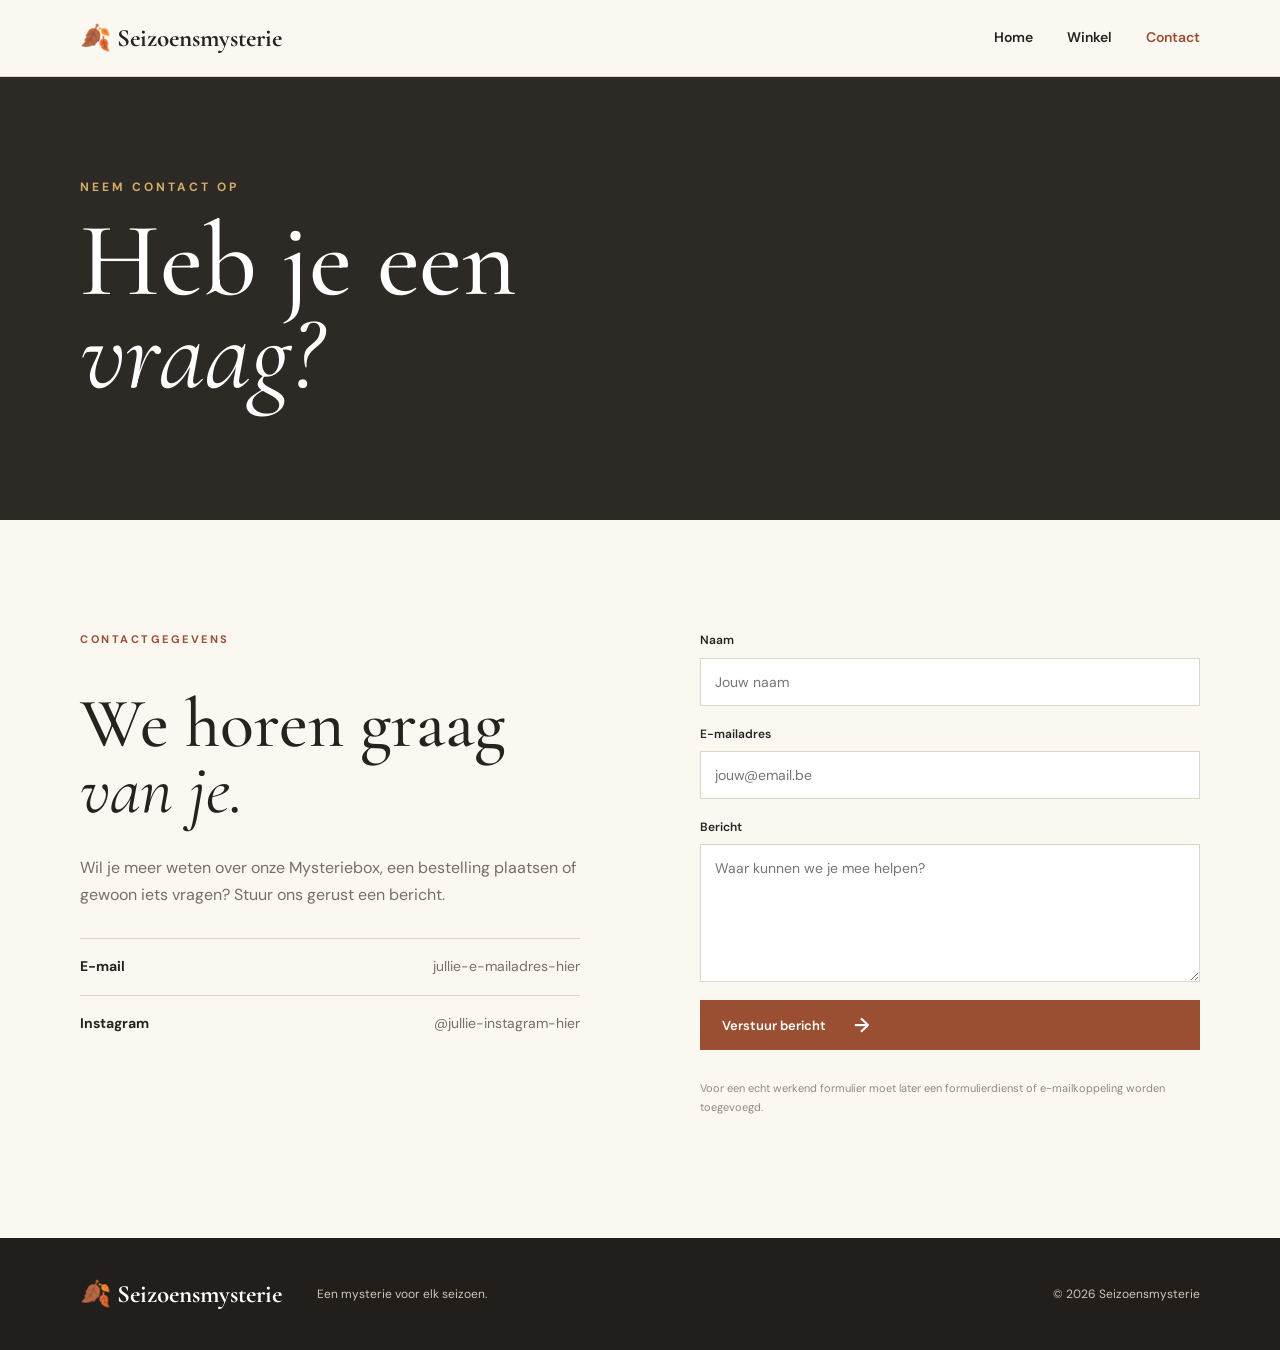
==== contact.html @ a51d19e3 "Add files via upload" ====
<!DOCTYPE html>
<html lang="nl"><head><meta charset="UTF-8"><meta name="viewport" content="width=device-width, initial-scale=1.0"><title>Contact | Seizoensmysterie</title><meta name="description" content="Neem contact op met Seizoensmysterie."><link rel="stylesheet" href="style.css"></head>
<body>
<header class="site-header"><nav class="nav container"><a class="logo" href="index.html"><span>🍂</span> Seizoensmysterie</a><button class="menu-toggle" aria-label="Menu openen">☰</button><div class="nav-links"><a href="index.html">Home</a><a href="winkel.html">Winkel</a><a class="active" href="contact.html">Contact</a></div></nav></header>
<main><section class="page-hero contact-hero"><div class="container"><p class="eyebrow">NEEM CONTACT OP</p><h1>Heb je een<br><em>vraag?</em></h1></div></section>
<section class="contact section container"><div><div class="section-label">Contactgegevens</div><h2>We horen graag<br><em>van je.</em></h2><p>Wil je meer weten over onze Mysteriebox, een bestelling plaatsen of gewoon iets vragen? Stuur ons gerust een bericht.</p><div class="contact-detail"><strong>E-mail</strong><span>jullie-e-mailadres-hier</span></div><div class="contact-detail"><strong>Instagram</strong><span>@jullie-instagram-hier</span></div></div><form class="contact-form" onsubmit="return false"><label>Naam<input type="text" placeholder="Jouw naam"></label><label>E-mailadres<input type="email" placeholder="jouw@email.be"></label><label>Bericht<textarea rows="6" placeholder="Waar kunnen we je mee helpen?"></textarea></label><button class="btn" type="submit">Verstuur bericht <span>→</span></button><p class="small">Voor een echt werkend formulier moet later een formulierdienst of e-mailkoppeling worden toegevoegd.</p></form></div></section></main><footer><div class="container footer-inner"><div class="logo">🍂 Seizoensmysterie</div><p>Een mysterie voor elk seizoen.</p><p>© 2026 Seizoensmysterie</p></div></footer><script src="script.js"></script></body></html>
---- style.css ----
@import url('https://fonts.googleapis.com/css2?family=Cormorant+Garamond:wght@400;500;600;700&family=DM+Sans:wght@400;500;600;700&display=swap');
:root{--ink:#25231f;--cream:#f5f0e8;--paper:#fbf8f2;--rust:#9b4f32;--gold:#c69a42;--muted:#746f67;--line:#ddd5c8}*{box-sizing:border-box}html{scroll-behavior:smooth}body{margin:0;background:var(--paper);color:var(--ink);font-family:'DM Sans',Arial,sans-serif;line-height:1.7}.container{width:min(1120px,calc(100% - 48px));margin:auto}.site-header{position:sticky;top:0;z-index:10;background:rgba(251,248,242,.94);backdrop-filter:blur(12px);border-bottom:1px solid var(--line)}.nav{height:76px;display:flex;align-items:center;justify-content:space-between}.logo{font-family:'Cormorant Garamond',serif;font-size:25px;font-weight:700;color:var(--ink);text-decoration:none}.logo span{font-family:Arial}.nav-links{display:flex;gap:34px}.nav-links a{color:var(--ink);text-decoration:none;font-size:14px;font-weight:600}.nav-links a:hover,.nav-links .active{color:var(--rust)}.menu-toggle{display:none;background:none;border:0;font-size:24px}.hero{min-height:650px;display:flex;align-items:center;position:relative;background:linear-gradient(115deg,#28231f,#5b3a2d 52%,#aa6948);overflow:hidden}.hero:after{content:'🍂';position:absolute;right:7%;top:12%;font-size:180px;opacity:.13;transform:rotate(20deg)}.hero-overlay{position:absolute;inset:0;background:radial-gradient(circle at 72% 50%,transparent 0,rgba(0,0,0,.28) 65%)}.hero-content{position:relative;z-index:1;color:#fff;padding:90px 0}.eyebrow{font-size:12px;letter-spacing:3px;font-weight:700;margin:0 0 18px}.hero h1,.page-hero h1{font-family:'Cormorant Garamond',serif;font-size:clamp(58px,8vw,94px);line-height:.88;font-weight:500;margin:0 0 30px}.hero h1 em,.page-hero h1 em,h2 em{font-style:italic;font-weight:400}.hero p{max-width:520px;font-size:18px;opacity:.9;margin-bottom:34px}.btn{display:inline-flex;align-items:center;gap:28px;background:var(--rust);color:#fff;text-decoration:none;border:0;padding:15px 22px;font:600 13px 'DM Sans',sans-serif;cursor:pointer}.btn span{font-size:20px;line-height:1}.btn:hover{transform:translateY(-2px)}.section{padding:110px 0}.section-label{font-size:11px;letter-spacing:2.5px;text-transform:uppercase;color:var(--rust);font-weight:700;margin-bottom:42px}.two-col{display:grid;grid-template-columns:1fr 1fr;gap:100px}.two-col h2,.concept h2,.story h2,.cta h2,.contact h2{font:500 clamp(45px,6vw,70px)/.95 'Cormorant Garamond',serif;margin:0}.text p{margin:0 0 20px;color:#5d5952}.concept{background:var(--cream)}.concept-head{display:grid;grid-template-columns:1fr 1fr;gap:100px;align-items:end;margin-bottom:55px}.concept-head p{color:var(--muted);margin:0}.season-grid{display:grid;grid-template-columns:repeat(4,1fr);gap:16px}.season{min-height:260px;padding:28px;display:flex;flex-direction:column;justify-content:flex-end;color:#fff;position:relative;overflow:hidden}.season:before{content:'';position:absolute;inset:0;background:linear-gradient(transparent 20%,rgba(0,0,0,.55))}.season>*{position:relative}.season span{font-size:40px;position:absolute;top:25px;left:25px}.season h3{font:600 34px 'Cormorant Garamond',serif;margin:0}.season p{margin:2px 0 0;font-size:13px}.autumn{background:linear-gradient(135deg,#70402c,#b66a3f)}.winter{background:linear-gradient(135deg,#3b4b57,#8297a4)}.spring{background:linear-gradient(135deg,#61754a,#b3a45c)}.summer{background:linear-gradient(135deg,#c57b34,#e0ae50)}.golden{background:#28231f;color:#fff;padding:100px 0}.golden-card{display:grid;grid-template-columns:180px 1fr;gap:70px;align-items:center}.golden .ticket{width:150px;height:190px;border:1px dashed #d1ae68;display:flex;align-items:center;justify-content:center;color:#d1ae68;font-size:55px;transform:rotate(-5deg)}.golden h2{font:500 clamp(50px,6vw,76px)/.9 'Cormorant Garamond',serif;margin:0 0 25px}.golden p{max-width:650px;color:#cfc7ba}.light{color:#d1ae68}.btn-light{background:#d1ae68;color:#28231f;margin-top:14px}.cta{text-align:center}.cta .eyebrow{color:var(--rust)}.cta p:not(.eyebrow){color:var(--muted);margin:25px auto 30px;max-width:560px}.page-hero{padding:100px 0 90px;background:var(--cream)}.page-hero h1{font-size:clamp(65px,9vw,105px)}.product{display:grid;grid-template-columns:1fr 1fr;gap:100px;align-items:center}.product-image{min-height:540px;background:linear-gradient(145deg,#e5d5bf,#b87650);display:flex;align-items:center;justify-content:center}.box-art{width:260px;height:320px;background:#3d2c23;color:#d5a95c;box-shadow:20px 25px 40px rgba(0,0,0,.2);display:flex;flex-direction:column;align-items:center;justify-content:center;font-family:'Cormorant Garamond',serif;font-size:45px;line-height:.8;text-align:center}.box-art strong{font-weight:600}.box-art small{font:600 11px 'DM Sans',sans-serif;letter-spacing:3px;margin-top:25px}.product-info h2{font:500 70px/.8 'Cormorant Garamond',serif;margin:0 0 28px}.product-info p{color:var(--muted)}.product-info .lead{font-size:18px;color:var(--ink)}.price{font:600 38px 'Cormorant Garamond',serif;margin:25px 0 0}.small{font-size:11px!important;color:#918a80!important}.inside{background:var(--cream)}.feature-grid{display:grid;grid-template-columns:repeat(3,1fr);gap:60px}.feature-grid span{color:var(--rust);font-size:12px;font-weight:700}.feature-grid h3{font:600 32px 'Cormorant Garamond',serif;margin:12px 0 5px}.feature-grid p{color:var(--muted)}.contact{display:grid;grid-template-columns:1fr 1fr;gap:120px}.contact>div>p{color:var(--muted);max-width:500px;margin:30px 0}.contact-detail{border-top:1px solid var(--line);padding:16px 0;display:flex;justify-content:space-between;max-width:500px;font-size:14px}.contact-detail span{color:var(--muted)}.contact-form{display:flex;flex-direction:column;gap:18px}.contact-form label{font-size:12px;font-weight:600}.contact-form input,.contact-form textarea{display:block;width:100%;margin-top:7px;border:1px solid var(--line);background:#fff;padding:14px;font:14px 'DM Sans',sans-serif;color:var(--ink);outline:none}.contact-form input:focus,.contact-form textarea:focus{border-color:var(--rust)}.contact-form textarea{resize:vertical}.contact-hero{background:#2d2925;color:#fff}.contact-hero .eyebrow{color:#d1ae68}footer{background:#211e1b;color:#cfc7ba;padding:35px 0}.footer-inner{display:flex;align-items:center;gap:35px}.footer-inner .logo{color:#fff}.footer-inner p{font-size:12px;margin:0}.footer-inner p:last-child{margin-left:auto}
@media(max-width:800px){.container{width:min(100% - 32px,1120px)}.nav-links{display:none;position:absolute;top:76px;left:0;right:0;background:var(--paper);padding:20px 30px;flex-direction:column;gap:16px;border-bottom:1px solid var(--line)}.nav-links.open{display:flex}.menu-toggle{display:block}.hero{min-height:570px}.two-col,.concept-head,.product,.contact{grid-template-columns:1fr;gap:40px}.section{padding:75px 0}.season-grid{grid-template-columns:1fr 1fr}.golden-card{grid-template-columns:1fr;gap:35px}.golden .ticket{width:110px;height:140px}.feature-grid{grid-template-columns:1fr;gap:30px}.product-image{min-height:420px}.footer-inner{flex-direction:column;align-items:flex-start;gap:10px}.footer-inner p:last-child{margin-left:0}.page-hero{padding:75px 0}.product-info h2{font-size:58px}}
@media(max-width:500px){.season-grid{grid-template-columns:1fr}.hero h1{font-size:62px}.hero p{font-size:16px}.golden h2{font-size:55px}}
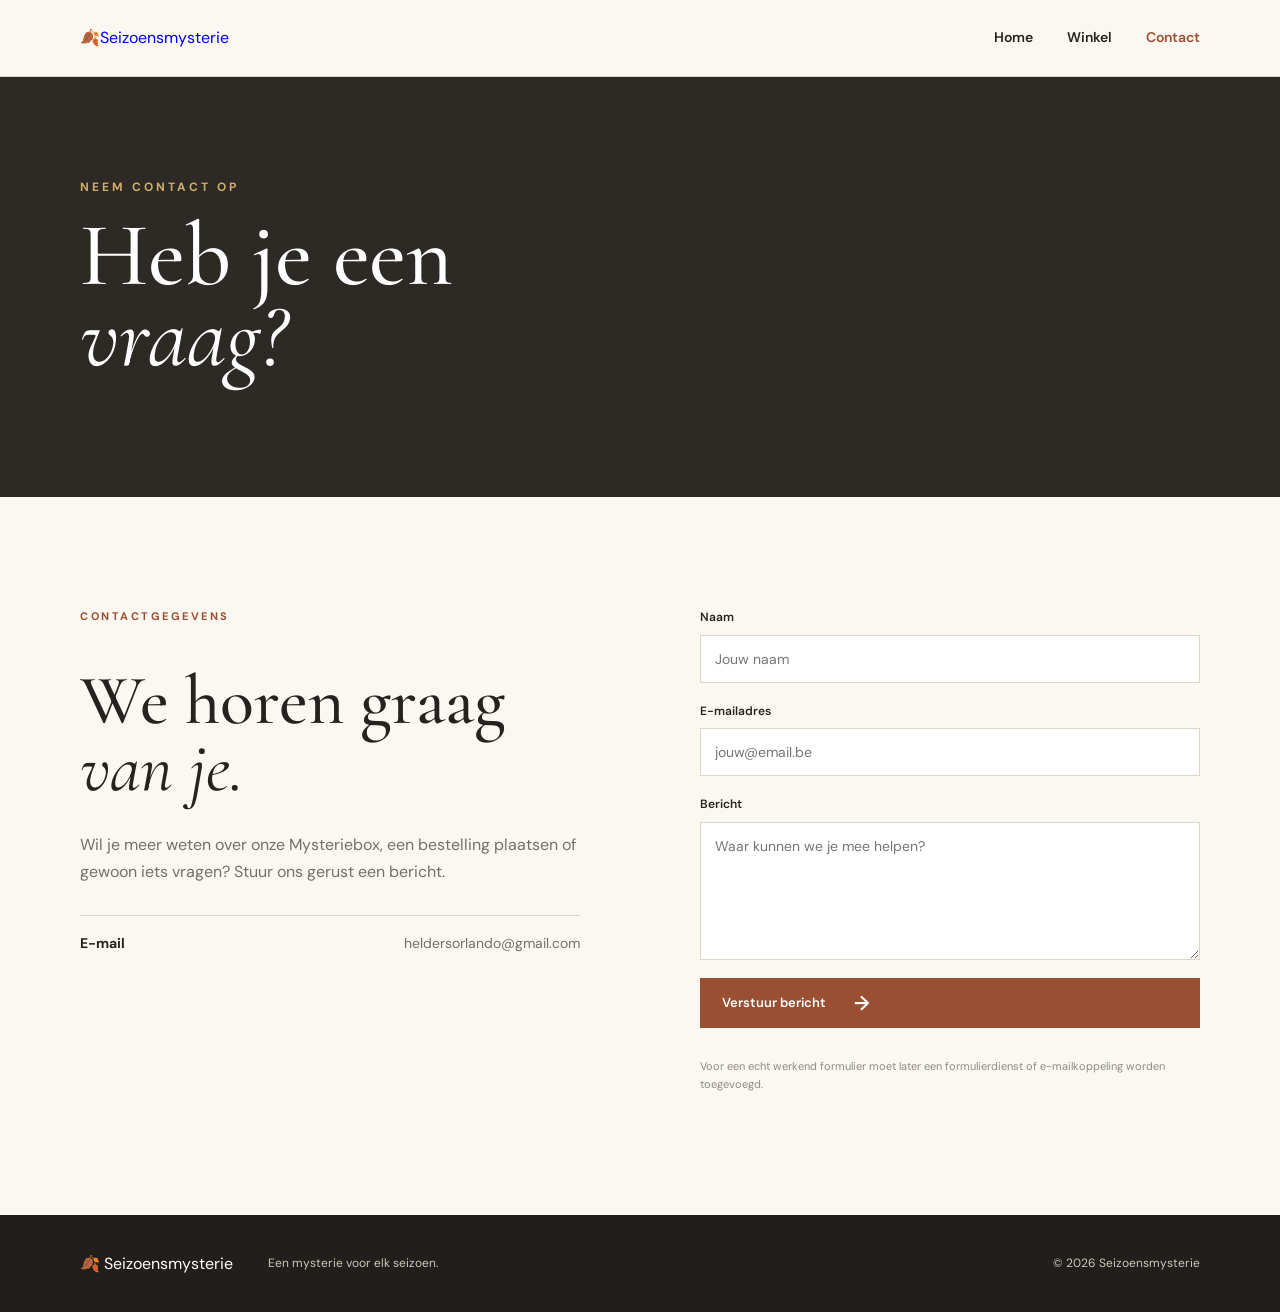
==== commit bcb101c0: "Update contact email in contact.html Updated contact details in the contact form section." ====
--- a/contact.html
+++ b/contact.html
@@ -3,4 +3,4 @@
 <body>
 <header class="site-header"><nav class="nav container"><a class="logo" href="index.html"><span>🍂</span> Seizoensmysterie</a><button class="menu-toggle" aria-label="Menu openen">☰</button><div class="nav-links"><a href="index.html">Home</a><a href="winkel.html">Winkel</a><a class="active" href="contact.html">Contact</a></div></nav></header>
 <main><section class="page-hero contact-hero"><div class="container"><p class="eyebrow">NEEM CONTACT OP</p><h1>Heb je een<br><em>vraag?</em></h1></div></section>
-<section class="contact section container"><div><div class="section-label">Contactgegevens</div><h2>We horen graag<br><em>van je.</em></h2><p>Wil je meer weten over onze Mysteriebox, een bestelling plaatsen of gewoon iets vragen? Stuur ons gerust een bericht.</p><div class="contact-detail"><strong>E-mail</strong><span>jullie-e-mailadres-hier</span></div><div class="contact-detail"><strong>Instagram</strong><span>@jullie-instagram-hier</span></div></div><form class="contact-form" onsubmit="return false"><label>Naam<input type="text" placeholder="Jouw naam"></label><label>E-mailadres<input type="email" placeholder="jouw@email.be"></label><label>Bericht<textarea rows="6" placeholder="Waar kunnen we je mee helpen?"></textarea></label><button class="btn" type="submit">Verstuur bericht <span>→</span></button><p class="small">Voor een echt werkend formulier moet later een formulierdienst of e-mailkoppeling worden toegevoegd.</p></form></div></section></main><footer><div class="container footer-inner"><div class="logo">🍂 Seizoensmysterie</div><p>Een mysterie voor elk seizoen.</p><p>© 2026 Seizoensmysterie</p></div></footer><script src="script.js"></script></body></html>
+<section class="contact section container"><div><div class="section-label">Contactgegevens</div><h2>We horen graag<br><em>van je.</em></h2><p>Wil je meer weten over onze Mysteriebox, een bestelling plaatsen of gewoon iets vragen? Stuur ons gerust een bericht.</p><div class="contact-detail"><strong>E-mail</strong><span>heldersorlando@gmail.com</span></div></div><form class="contact-form" onsubmit="return false"><label>Naam<input type="text" placeholder="Jouw naam"></label><label>E-mailadres<input type="email" placeholder="jouw@email.be"></label><label>Bericht<textarea rows="6" placeholder="Waar kunnen we je mee helpen?"></textarea></label><button class="btn" type="submit">Verstuur bericht <span>→</span></button><p class="small">Voor een echt werkend formulier moet later een formulierdienst of e-mailkoppeling worden toegevoegd.</p></form></div></section></main><footer><div class="container footer-inner"><div class="logo">🍂 Seizoensmysterie</div><p>Een mysterie voor elk seizoen.</p><p>© 2026 Seizoensmysterie</p></div></footer><script src="script.js"></script></body></html>
--- a/style.css
+++ b/style.css
@@ -1,4 +1,788 @@
 @import url('https://fonts.googleapis.com/css2?family=Cormorant+Garamond:wght@400;500;600;700&family=DM+Sans:wght@400;500;600;700&display=swap');
-:root{--ink:#25231f;--cream:#f5f0e8;--paper:#fbf8f2;--rust:#9b4f32;--gold:#c69a42;--muted:#746f67;--line:#ddd5c8}*{box-sizing:border-box}html{scroll-behavior:smooth}body{margin:0;background:var(--paper);color:var(--ink);font-family:'DM Sans',Arial,sans-serif;line-height:1.7}.container{width:min(1120px,calc(100% - 48px));margin:auto}.site-header{position:sticky;top:0;z-index:10;background:rgba(251,248,242,.94);backdrop-filter:blur(12px);border-bottom:1px solid var(--line)}.nav{height:76px;display:flex;align-items:center;justify-content:space-between}.logo{font-family:'Cormorant Garamond',serif;font-size:25px;font-weight:700;color:var(--ink);text-decoration:none}.logo span{font-family:Arial}.nav-links{display:flex;gap:34px}.nav-links a{color:var(--ink);text-decoration:none;font-size:14px;font-weight:600}.nav-links a:hover,.nav-links .active{color:var(--rust)}.menu-toggle{display:none;background:none;border:0;font-size:24px}.hero{min-height:650px;display:flex;align-items:center;position:relative;background:linear-gradient(115deg,#28231f,#5b3a2d 52%,#aa6948);overflow:hidden}.hero:after{content:'🍂';position:absolute;right:7%;top:12%;font-size:180px;opacity:.13;transform:rotate(20deg)}.hero-overlay{position:absolute;inset:0;background:radial-gradient(circle at 72% 50%,transparent 0,rgba(0,0,0,.28) 65%)}.hero-content{position:relative;z-index:1;color:#fff;padding:90px 0}.eyebrow{font-size:12px;letter-spacing:3px;font-weight:700;margin:0 0 18px}.hero h1,.page-hero h1{font-family:'Cormorant Garamond',serif;font-size:clamp(58px,8vw,94px);line-height:.88;font-weight:500;margin:0 0 30px}.hero h1 em,.page-hero h1 em,h2 em{font-style:italic;font-weight:400}.hero p{max-width:520px;font-size:18px;opacity:.9;margin-bottom:34px}.btn{display:inline-flex;align-items:center;gap:28px;background:var(--rust);color:#fff;text-decoration:none;border:0;padding:15px 22px;font:600 13px 'DM Sans',sans-serif;cursor:pointer}.btn span{font-size:20px;line-height:1}.btn:hover{transform:translateY(-2px)}.section{padding:110px 0}.section-label{font-size:11px;letter-spacing:2.5px;text-transform:uppercase;color:var(--rust);font-weight:700;margin-bottom:42px}.two-col{display:grid;grid-template-columns:1fr 1fr;gap:100px}.two-col h2,.concept h2,.story h2,.cta h2,.contact h2{font:500 clamp(45px,6vw,70px)/.95 'Cormorant Garamond',serif;margin:0}.text p{margin:0 0 20px;color:#5d5952}.concept{background:var(--cream)}.concept-head{display:grid;grid-template-columns:1fr 1fr;gap:100px;align-items:end;margin-bottom:55px}.concept-head p{color:var(--muted);margin:0}.season-grid{display:grid;grid-template-columns:repeat(4,1fr);gap:16px}.season{min-height:260px;padding:28px;display:flex;flex-direction:column;justify-content:flex-end;color:#fff;position:relative;overflow:hidden}.season:before{content:'';position:absolute;inset:0;background:linear-gradient(transparent 20%,rgba(0,0,0,.55))}.season>*{position:relative}.season span{font-size:40px;position:absolute;top:25px;left:25px}.season h3{font:600 34px 'Cormorant Garamond',serif;margin:0}.season p{margin:2px 0 0;font-size:13px}.autumn{background:linear-gradient(135deg,#70402c,#b66a3f)}.winter{background:linear-gradient(135deg,#3b4b57,#8297a4)}.spring{background:linear-gradient(135deg,#61754a,#b3a45c)}.summer{background:linear-gradient(135deg,#c57b34,#e0ae50)}.golden{background:#28231f;color:#fff;padding:100px 0}.golden-card{display:grid;grid-template-columns:180px 1fr;gap:70px;align-items:center}.golden .ticket{width:150px;height:190px;border:1px dashed #d1ae68;display:flex;align-items:center;justify-content:center;color:#d1ae68;font-size:55px;transform:rotate(-5deg)}.golden h2{font:500 clamp(50px,6vw,76px)/.9 'Cormorant Garamond',serif;margin:0 0 25px}.golden p{max-width:650px;color:#cfc7ba}.light{color:#d1ae68}.btn-light{background:#d1ae68;color:#28231f;margin-top:14px}.cta{text-align:center}.cta .eyebrow{color:var(--rust)}.cta p:not(.eyebrow){color:var(--muted);margin:25px auto 30px;max-width:560px}.page-hero{padding:100px 0 90px;background:var(--cream)}.page-hero h1{font-size:clamp(65px,9vw,105px)}.product{display:grid;grid-template-columns:1fr 1fr;gap:100px;align-items:center}.product-image{min-height:540px;background:linear-gradient(145deg,#e5d5bf,#b87650);display:flex;align-items:center;justify-content:center}.box-art{width:260px;height:320px;background:#3d2c23;color:#d5a95c;box-shadow:20px 25px 40px rgba(0,0,0,.2);display:flex;flex-direction:column;align-items:center;justify-content:center;font-family:'Cormorant Garamond',serif;font-size:45px;line-height:.8;text-align:center}.box-art strong{font-weight:600}.box-art small{font:600 11px 'DM Sans',sans-serif;letter-spacing:3px;margin-top:25px}.product-info h2{font:500 70px/.8 'Cormorant Garamond',serif;margin:0 0 28px}.product-info p{color:var(--muted)}.product-info .lead{font-size:18px;color:var(--ink)}.price{font:600 38px 'Cormorant Garamond',serif;margin:25px 0 0}.small{font-size:11px!important;color:#918a80!important}.inside{background:var(--cream)}.feature-grid{display:grid;grid-template-columns:repeat(3,1fr);gap:60px}.feature-grid span{color:var(--rust);font-size:12px;font-weight:700}.feature-grid h3{font:600 32px 'Cormorant Garamond',serif;margin:12px 0 5px}.feature-grid p{color:var(--muted)}.contact{display:grid;grid-template-columns:1fr 1fr;gap:120px}.contact>div>p{color:var(--muted);max-width:500px;margin:30px 0}.contact-detail{border-top:1px solid var(--line);padding:16px 0;display:flex;justify-content:space-between;max-width:500px;font-size:14px}.contact-detail span{color:var(--muted)}.contact-form{display:flex;flex-direction:column;gap:18px}.contact-form label{font-size:12px;font-weight:600}.contact-form input,.contact-form textarea{display:block;width:100%;margin-top:7px;border:1px solid var(--line);background:#fff;padding:14px;font:14px 'DM Sans',sans-serif;color:var(--ink);outline:none}.contact-form input:focus,.contact-form textarea:focus{border-color:var(--rust)}.contact-form textarea{resize:vertical}.contact-hero{background:#2d2925;color:#fff}.contact-hero .eyebrow{color:#d1ae68}footer{background:#211e1b;color:#cfc7ba;padding:35px 0}.footer-inner{display:flex;align-items:center;gap:35px}.footer-inner .logo{color:#fff}.footer-inner p{font-size:12px;margin:0}.footer-inner p:last-child{margin-left:auto}
-@media(max-width:800px){.container{width:min(100% - 32px,1120px)}.nav-links{display:none;position:absolute;top:76px;left:0;right:0;background:var(--paper);padding:20px 30px;flex-direction:column;gap:16px;border-bottom:1px solid var(--line)}.nav-links.open{display:flex}.menu-toggle{display:block}.hero{min-height:570px}.two-col,.concept-head,.product,.contact{grid-template-columns:1fr;gap:40px}.section{padding:75px 0}.season-grid{grid-template-columns:1fr 1fr}.golden-card{grid-template-columns:1fr;gap:35px}.golden .ticket{width:110px;height:140px}.feature-grid{grid-template-columns:1fr;gap:30px}.product-image{min-height:420px}.footer-inner{flex-direction:column;align-items:flex-start;gap:10px}.footer-inner p:last-child{margin-left:0}.page-hero{padding:75px 0}.product-info h2{font-size:58px}}
-@media(max-width:500px){.season-grid{grid-template-columns:1fr}.hero h1{font-size:62px}.hero p{font-size:16px}.golden h2{font-size:55px}}
+
+:root {
+  --ink: #25231f;
+  --cream: #f5f0e8;
+  --paper: #fbf8f2;
+  --rust: #9b4f32;
+  --gold: #c69a42;
+  --muted: #746f67;
+  --line: #ddd5c8;
+}
+
+* {
+  box-sizing: border-box;
+}
+
+html {
+  scroll-behavior: smooth;
+}
+
+body {
+  margin: 0;
+  background: var(--paper);
+  color: var(--ink);
+  font-family: 'DM Sans', Arial, sans-serif;
+  line-height: 1.7;
+}
+
+.container {
+  width: min(1120px, calc(100% - 48px));
+  margin: auto;
+}
+
+/* =========================
+   HEADER
+========================= */
+
+.site-header {
+  position: sticky;
+  top: 0;
+  z-index: 10;
+  background: rgba(251, 248, 242, 0.94);
+  backdrop-filter: blur(12px);
+  border-bottom: 1px solid var(--line);
+}
+
+.nav {
+  height: 76px;
+  display: flex;
+  align-items: center;
+  justify-content: space-between;
+}
+
+.logo {
+  display: flex;
+  align-items: center;
+  text-decoration: none;
+}
+
+.logo img {
+  display: block;
+  width: 120px;
+  height: auto;
+  max-height: 62px;
+  object-fit: contain;
+}
+
+.logo span {
+  font-family: Arial;
+}
+
+.nav-links {
+  display: flex;
+  gap: 34px;
+}
+
+.nav-links a {
+  color: var(--ink);
+  text-decoration: none;
+  font-size: 14px;
+  font-weight: 600;
+  transition: color 0.2s ease;
+}
+
+.nav-links a:hover,
+.nav-links .active {
+  color: var(--rust);
+}
+
+.menu-toggle {
+  display: none;
+  background: none;
+  border: 0;
+  font-size: 24px;
+  cursor: pointer;
+}
+
+/* =========================
+   HERO
+========================= */
+
+.hero {
+  min-height: 650px;
+  display: flex;
+  align-items: center;
+  position: relative;
+  background: linear-gradient(
+    115deg,
+    #28231f,
+    #5b3a2d 52%,
+    #aa6948
+  );
+  overflow: hidden;
+}
+
+.hero:after {
+  content: '🍂';
+  position: absolute;
+  right: 7%;
+  top: 12%;
+  font-size: 180px;
+  opacity: 0.13;
+  transform: rotate(20deg);
+}
+
+.hero-overlay {
+  position: absolute;
+  inset: 0;
+  background: radial-gradient(
+    circle at 72% 50%,
+    transparent 0,
+    rgba(0, 0, 0, 0.28) 65%
+  );
+}
+
+.hero-content {
+  position: relative;
+  z-index: 1;
+  color: #fff;
+  padding: 90px 0;
+}
+
+.eyebrow {
+  font-size: 12px;
+  letter-spacing: 3px;
+  font-weight: 700;
+  margin: 0 0 18px;
+}
+
+.hero h1,
+.page-hero h1 {
+  font-family: 'Cormorant Garamond', serif;
+  font-size: clamp(52px, 6vw, 78px);
+  line-height: 0.9;
+  font-weight: 500;
+  margin: 0 0 30px;
+  max-width: 900px;
+}
+
+.hero h1 em,
+.page-hero h1 em,
+h2 em {
+  font-style: italic;
+  font-weight: 400;
+}
+
+.hero p {
+  max-width: 520px;
+  font-size: 18px;
+  opacity: 0.9;
+  margin-bottom: 34px;
+}
+
+/* =========================
+   BUTTONS
+========================= */
+
+.btn {
+  display: inline-flex;
+  align-items: center;
+  gap: 28px;
+  background: var(--rust);
+  color: #fff;
+  text-decoration: none;
+  border: 0;
+  padding: 15px 22px;
+  font: 600 13px 'DM Sans', sans-serif;
+  cursor: pointer;
+  transition: transform 0.2s ease, background 0.2s ease;
+}
+
+.btn span {
+  font-size: 20px;
+  line-height: 1;
+}
+
+.btn:hover {
+  transform: translateY(-2px);
+}
+
+.btn-light {
+  background: #d1ae68;
+  color: #28231f;
+  margin-top: 14px;
+}
+
+/* =========================
+   SECTIONS
+========================= */
+
+.section {
+  padding: 110px 0;
+}
+
+.section-label {
+  font-size: 11px;
+  letter-spacing: 2.5px;
+  text-transform: uppercase;
+  color: var(--rust);
+  font-weight: 700;
+  margin-bottom: 42px;
+}
+
+.two-col {
+  display: grid;
+  grid-template-columns: 1fr 1fr;
+  gap: 100px;
+}
+
+.two-col h2,
+.concept h2,
+.story h2,
+.cta h2,
+.contact h2 {
+  font: 500 clamp(45px, 6vw, 70px) / 0.95
+    'Cormorant Garamond', serif;
+  margin: 0;
+}
+
+.text p {
+  margin: 0 0 20px;
+  color: #5d5952;
+}
+
+/* =========================
+   SEASONS
+========================= */
+
+.concept {
+  background: var(--cream);
+}
+
+.concept-head {
+  display: grid;
+  grid-template-columns: 1fr 1fr;
+  gap: 100px;
+  align-items: end;
+  margin-bottom: 55px;
+}
+
+.concept-head p {
+  color: var(--muted);
+  margin: 0;
+}
+
+.season-grid {
+  display: grid;
+  grid-template-columns: repeat(4, 1fr);
+  gap: 16px;
+}
+
+.season {
+  min-height: 260px;
+  padding: 28px;
+  display: flex;
+  flex-direction: column;
+  justify-content: flex-end;
+  color: #fff;
+  position: relative;
+  overflow: hidden;
+}
+
+.season:before {
+  content: '';
+  position: absolute;
+  inset: 0;
+  background: linear-gradient(
+    transparent 20%,
+    rgba(0, 0, 0, 0.55)
+  );
+}
+
+.season > * {
+  position: relative;
+}
+
+.season span {
+  font-size: 40px;
+  position: absolute;
+  top: 25px;
+  left: 25px;
+}
+
+.season h3 {
+  font: 600 34px 'Cormorant Garamond', serif;
+  margin: 0;
+}
+
+.season p {
+  margin: 2px 0 0;
+  font-size: 13px;
+}
+
+.autumn {
+  background: linear-gradient(135deg, #70402c, #b66a3f);
+}
+
+.winter {
+  background: linear-gradient(135deg, #3b4b57, #8297a4);
+}
+
+.spring {
+  background: linear-gradient(135deg, #61754a, #b3a45c);
+}
+
+.summer {
+  background: linear-gradient(135deg, #c57b34, #e0ae50);
+}
+
+/* =========================
+   GOLDEN TICKET
+========================= */
+
+.golden {
+  background: #28231f;
+  color: #fff;
+  padding: 100px 0;
+}
+
+.golden-card {
+  display: grid;
+  grid-template-columns: 180px 1fr;
+  gap: 70px;
+  align-items: center;
+}
+
+.golden .ticket {
+  width: 150px;
+  height: 190px;
+  border: 1px dashed #d1ae68;
+  display: flex;
+  align-items: center;
+  justify-content: center;
+  color: #d1ae68;
+  font-size: 55px;
+  transform: rotate(-5deg);
+}
+
+.golden h2 {
+  font: 500 clamp(50px, 6vw, 76px) / 0.9
+    'Cormorant Garamond', serif;
+  margin: 0 0 25px;
+}
+
+.golden p {
+  max-width: 650px;
+  color: #cfc7ba;
+}
+
+.light {
+  color: #d1ae68;
+}
+
+/* =========================
+   CTA
+========================= */
+
+.cta {
+  text-align: center;
+}
+
+.cta .eyebrow {
+  color: var(--rust);
+}
+
+.cta p:not(.eyebrow) {
+  color: var(--muted);
+  margin: 25px auto 30px;
+  max-width: 560px;
+}
+
+/* =========================
+   PAGE HERO
+========================= */
+
+.page-hero {
+  padding: 100px 0 90px;
+  background: var(--cream);
+}
+
+.page-hero h1 {
+  font-size: clamp(55px, 8vw, 90px);
+}
+
+/* =========================
+   PRODUCT
+========================= */
+
+.product {
+  display: grid;
+  grid-template-columns: 1fr 1fr;
+  gap: 100px;
+  align-items: center;
+}
+
+.product-image {
+  min-height: 540px;
+  background: linear-gradient(145deg, #e5d5bf, #b87650);
+  display: flex;
+  align-items: center;
+  justify-content: center;
+}
+
+.box-art {
+  width: 260px;
+  height: 320px;
+  background: #3d2c23;
+  color: #d5a95c;
+  box-shadow: 20px 25px 40px rgba(0, 0, 0, 0.2);
+  display: flex;
+  flex-direction: column;
+  align-items: center;
+  justify-content: center;
+  font-family: 'Cormorant Garamond', serif;
+  font-size: 45px;
+  line-height: 0.8;
+  text-align: center;
+}
+
+.box-art strong {
+  font-weight: 600;
+}
+
+.box-art small {
+  font: 600 11px 'DM Sans', sans-serif;
+  letter-spacing: 3px;
+  margin-top: 25px;
+}
+
+.product-info h2 {
+  font: 500 70px / 0.8
+    'Cormorant Garamond', serif;
+  margin: 0 0 28px;
+}
+
+.product-info p {
+  color: var(--muted);
+}
+
+.product-info .lead {
+  font-size: 18px;
+  color: var(--ink);
+}
+
+.price {
+  font: 600 38px 'Cormorant Garamond', serif;
+  margin: 25px 0 0;
+}
+
+.small {
+  font-size: 11px !important;
+  color: #918a80 !important;
+}
+
+/* =========================
+   FEATURES
+========================= */
+
+.inside {
+  background: var(--cream);
+}
+
+.feature-grid {
+  display: grid;
+  grid-template-columns: repeat(3, 1fr);
+  gap: 60px;
+}
+
+.feature-grid span {
+  color: var(--rust);
+  font-size: 12px;
+  font-weight: 700;
+}
+
+.feature-grid h3 {
+  font: 600 32px 'Cormorant Garamond', serif;
+  margin: 12px 0 5px;
+}
+
+.feature-grid p {
+  color: var(--muted);
+}
+
+/* =========================
+   CONTACT
+========================= */
+
+.contact {
+  display: grid;
+  grid-template-columns: 1fr 1fr;
+  gap: 120px;
+}
+
+.contact > div > p {
+  color: var(--muted);
+  max-width: 500px;
+  margin: 30px 0;
+}
+
+.contact-detail {
+  border-top: 1px solid var(--line);
+  padding: 16px 0;
+  display: flex;
+  justify-content: space-between;
+  max-width: 500px;
+  font-size: 14px;
+}
+
+.contact-detail span {
+  color: var(--muted);
+}
+
+.contact-form {
+  display: flex;
+  flex-direction: column;
+  gap: 18px;
+}
+
+.contact-form label {
+  font-size: 12px;
+  font-weight: 600;
+}
+
+.contact-form input,
+.contact-form textarea {
+  display: block;
+  width: 100%;
+  margin-top: 7px;
+  border: 1px solid var(--line);
+  background: #fff;
+  padding: 14px;
+  font: 14px 'DM Sans', sans-serif;
+  color: var(--ink);
+  outline: none;
+}
+
+.contact-form input:focus,
+.contact-form textarea:focus {
+  border-color: var(--rust);
+}
+
+.contact-form textarea {
+  resize: vertical;
+}
+
+.contact-hero {
+  background: #2d2925;
+  color: #fff;
+}
+
+.contact-hero .eyebrow {
+  color: #d1ae68;
+}
+
+/* =========================
+   FOOTER
+========================= */
+
+footer {
+  background: #211e1b;
+  color: #cfc7ba;
+  padding: 35px 0;
+}
+
+.footer-inner {
+  display: flex;
+  align-items: center;
+  gap: 35px;
+}
+
+.footer-inner .logo {
+  color: #fff;
+}
+
+.footer-inner p {
+  font-size: 12px;
+  margin: 0;
+}
+
+.footer-inner p:last-child {
+  margin-left: auto;
+}
+
+/* =========================
+   TABLET / MOBILE
+========================= */
+
+@media (max-width: 800px) {
+
+  .container {
+    width: min(100% - 32px, 1120px);
+  }
+
+  .nav {
+    height: 70px;
+  }
+
+  .logo img {
+    width: 70px;
+    max-height: 45px;
+  }
+
+  .nav-links {
+    display: none;
+    position: absolute;
+    top: 70px;
+    left: 0;
+    right: 0;
+    background: var(--paper);
+    padding: 20px 30px;
+    flex-direction: column;
+    gap: 16px;
+    border-bottom: 1px solid var(--line);
+  }
+
+  .nav-links.open {
+    display: flex;
+  }
+
+  .menu-toggle {
+    display: block;
+  }
+
+  .hero {
+    min-height: 570px;
+  }
+
+  .hero-content {
+    padding: 70px 0;
+  }
+
+  .hero h1 {
+    font-size: clamp(48px, 12vw, 68px);
+    max-width: 100%;
+  }
+
+  .hero p {
+    font-size: 16px;
+  }
+
+  .two-col,
+  .concept-head,
+  .product,
+  .contact {
+    grid-template-columns: 1fr;
+    gap: 40px;
+  }
+
+  .section {
+    padding: 75px 0;
+  }
+
+  .season-grid {
+    grid-template-columns: 1fr 1fr;
+  }
+
+  .golden-card {
+    grid-template-columns: 1fr;
+    gap: 35px;
+  }
+
+  .golden .ticket {
+    width: 110px;
+    height: 140px;
+  }
+
+  .feature-grid {
+    grid-template-columns: 1fr;
+    gap: 30px;
+  }
+
+  .product-image {
+    min-height: 420px;
+  }
+
+  .footer-inner {
+    flex-direction: column;
+    align-items: flex-start;
+    gap: 10px;
+  }
+
+  .footer-inner p:last-child {
+    margin-left: 0;
+  }
+
+  .page-hero {
+    padding: 75px 0;
+  }
+
+  .product-info h2 {
+    font-size: 58px;
+  }
+}
+
+/* =========================
+   SMALL MOBILE
+========================= */
+
+@media (max-width: 500px) {
+
+  .container {
+    width: calc(100% - 28px);
+  }
+
+  .logo img {
+    width: 90px;
+  }
+
+  .hero {
+    min-height: 540px;
+  }
+
+  .hero h1 {
+    font-size: 54px;
+    line-height: 0.9;
+  }
+
+  .hero p {
+    font-size: 15px;
+  }
+
+  .season-grid {
+    grid-template-columns: 1fr;
+  }
+
+  .golden h2 {
+    font-size: 55px;
+  }
+
+  .product-info h2 {
+    font-size: 52px;
+  }
+}
+.hero-logo {
+  position: absolute;
+  right: 8%;
+  top: 50%;
+  transform: translateY(-50%);
+  z-index: 2;
+}
+
+.hero-logo img {
+  width: 160px;
+  height: auto;
+  display: block;
+}
+
+@media (max-width: 800px) {
+  .hero-logo {
+    right: 6%;
+    top: 25%;
+  }
+
+  .hero-logo img {
+    width: 90px;
+  }
+}
+
+@media (max-width: 500px) {
+  .hero-logo {
+    right: 5%;
+    top: 22%;
+  }
+
+  .hero-logo img {
+    width: 65px;
+  }
+}
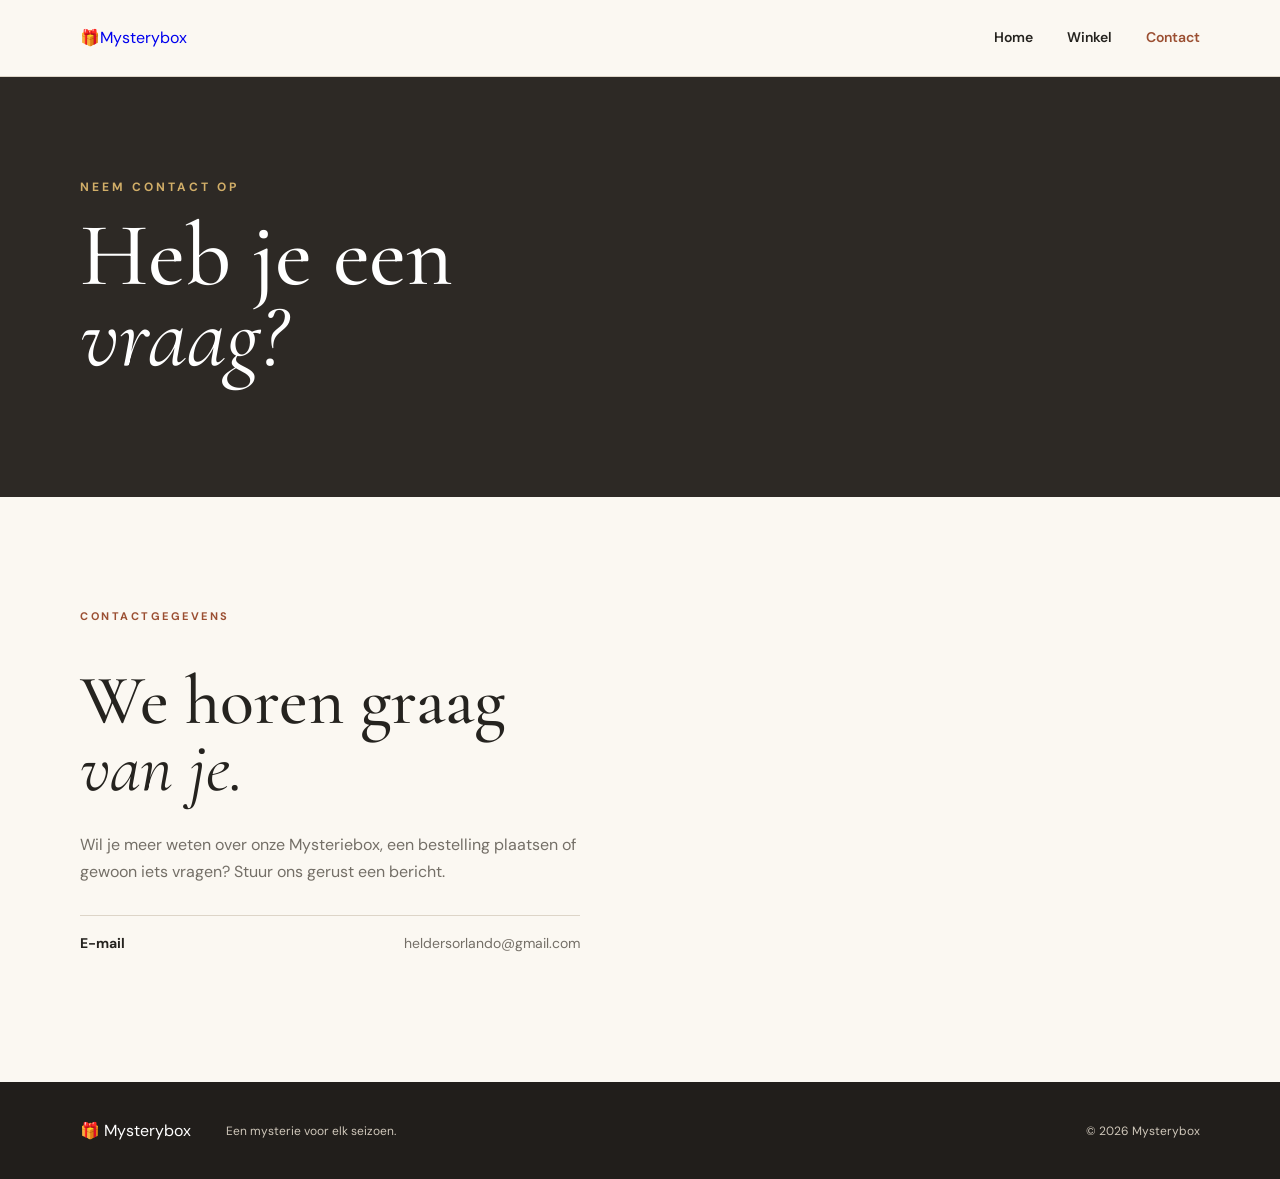
==== commit a5c2cfab: "Update contact page branding from Seizoensmysterie to Mysterybox" ====
--- a/contact.html
+++ b/contact.html
@@ -1,6 +1,6 @@
 <!DOCTYPE html>
-<html lang="nl"><head><meta charset="UTF-8"><meta name="viewport" content="width=device-width, initial-scale=1.0"><title>Contact | Seizoensmysterie</title><meta name="description" content="Neem contact op met Seizoensmysterie."><link rel="stylesheet" href="style.css"></head>
+<html lang="nl"><head><meta charset="UTF-8"><meta name="viewport" content="width=device-width, initial-scale=1.0"><title>Contact | Mysterybox</title><meta name="description" content="Neem contact op met Mysterybox."><link rel="stylesheet" href="style.css"></head>
 <body>
-<header class="site-header"><nav class="nav container"><a class="logo" href="index.html"><span>🍂</span> Seizoensmysterie</a><button class="menu-toggle" aria-label="Menu openen">☰</button><div class="nav-links"><a href="index.html">Home</a><a href="winkel.html">Winkel</a><a class="active" href="contact.html">Contact</a></div></nav></header>
+<header class="site-header"><nav class="nav container"><a class="logo" href="index.html"><span>🎁</span> Mysterybox</a><button class="menu-toggle" aria-label="Menu openen">☰</button><div class="nav-links"><a href="index.html">Home</a><a href="winkel.html">Winkel</a><a class="active" href="contact.html">Contact</a></div></nav></header>
 <main><section class="page-hero contact-hero"><div class="container"><p class="eyebrow">NEEM CONTACT OP</p><h1>Heb je een<br><em>vraag?</em></h1></div></section>
-<section class="contact section container"><div><div class="section-label">Contactgegevens</div><h2>We horen graag<br><em>van je.</em></h2><p>Wil je meer weten over onze Mysteriebox, een bestelling plaatsen of gewoon iets vragen? Stuur ons gerust een bericht.</p><div class="contact-detail"><strong>E-mail</strong><span>heldersorlando@gmail.com</span></div></div><form class="contact-form" onsubmit="return false"><label>Naam<input type="text" placeholder="Jouw naam"></label><label>E-mailadres<input type="email" placeholder="jouw@email.be"></label><label>Bericht<textarea rows="6" placeholder="Waar kunnen we je mee helpen?"></textarea></label><button class="btn" type="submit">Verstuur bericht <span>→</span></button><p class="small">Voor een echt werkend formulier moet later een formulierdienst of e-mailkoppeling worden toegevoegd.</p></form></div></section></main><footer><div class="container footer-inner"><div class="logo">🍂 Seizoensmysterie</div><p>Een mysterie voor elk seizoen.</p><p>© 2026 Seizoensmysterie</p></div></footer><script src="script.js"></script></body></html>
+<section class="contact section container"><div><div class="section-label">Contactgegevens</div><h2>We horen graag<br><em>van je.</em></h2><p>Wil je meer weten over onze Mysteriebox, een bestelling plaatsen of gewoon iets vragen? Stuur ons gerust een bericht.</p><div class="contact-detail"><strong>E-mail</strong><span>heldersorlando@gmail.com</span></div></div></div></section></main><footer><div class="container footer-inner"><div class="logo">🎁 Mysterybox</div><p>Een mysterie voor elk seizoen.</p><p>© 2026 Mysterybox</p></div></footer><script src="script.js"></script></body></html>
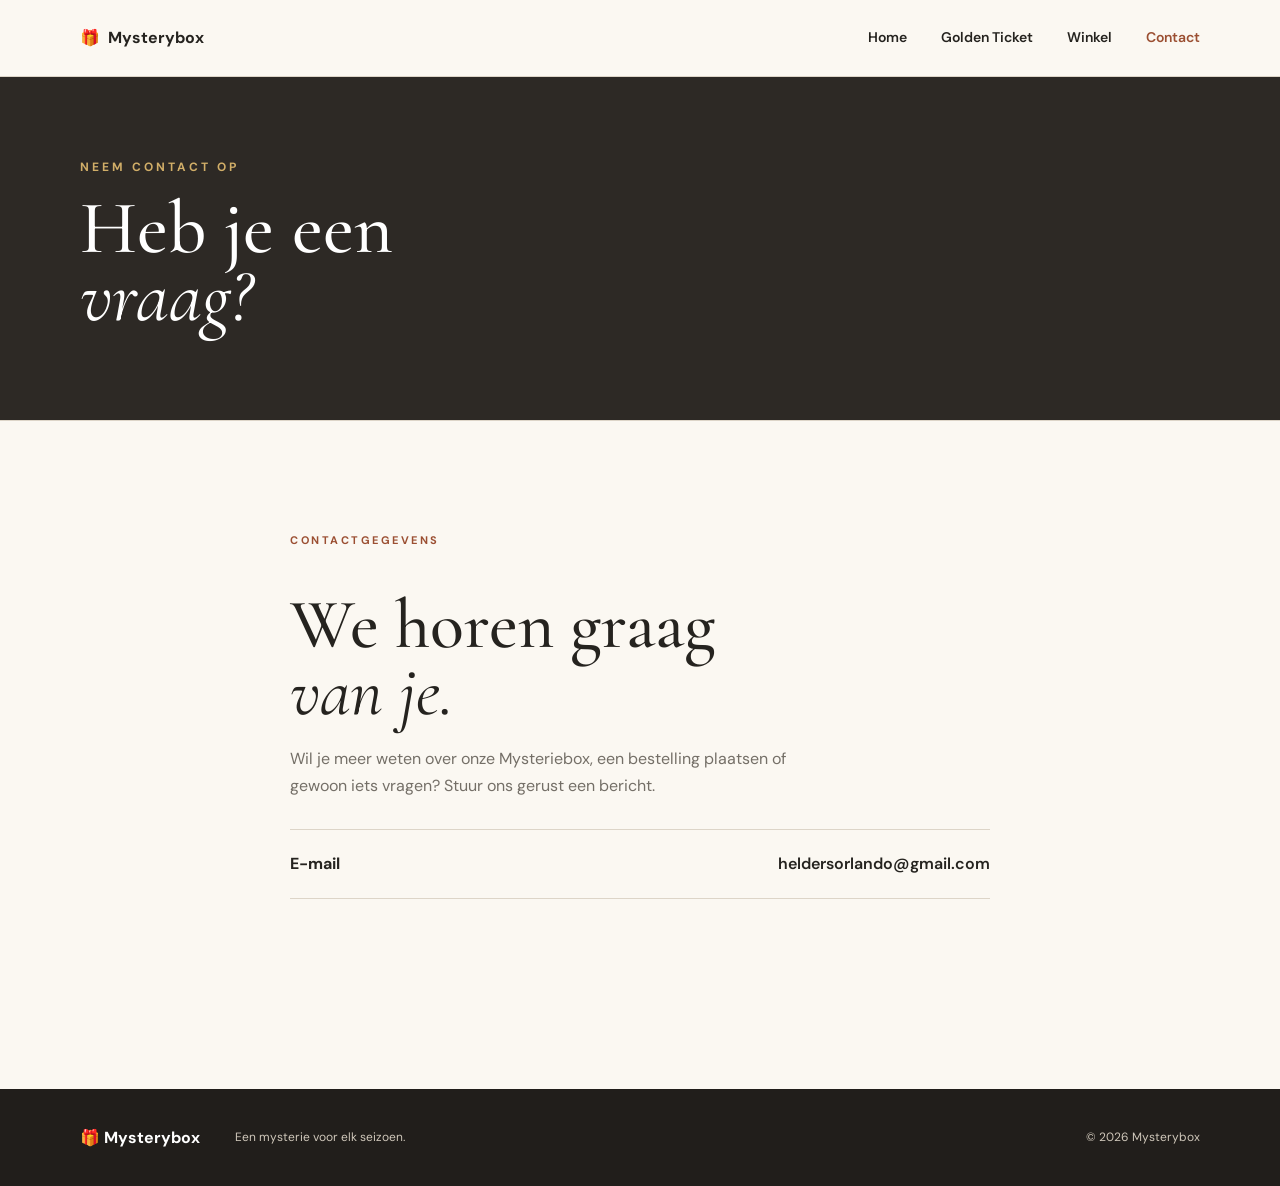
==== commit 066c2317: "Update navigation links in contact.html" ====
--- a/contact.html
+++ b/contact.html
@@ -1,6 +1,6 @@
 <!DOCTYPE html>
 <html lang="nl"><head><meta charset="UTF-8"><meta name="viewport" content="width=device-width, initial-scale=1.0"><title>Contact | Mysterybox</title><meta name="description" content="Neem contact op met Mysterybox."><link rel="stylesheet" href="style.css"></head>
 <body>
-<header class="site-header"><nav class="nav container"><a class="logo" href="index.html"><span>🎁</span> Mysterybox</a><button class="menu-toggle" aria-label="Menu openen">☰</button><div class="nav-links"><a href="index.html">Home</a><a href="winkel.html">Winkel</a><a class="active" href="contact.html">Contact</a></div></nav></header>
+<header class="site-header"><nav class="nav container"><a class="logo" href="index.html"><span>🎁</span> Mysterybox</a><button class="menu-toggle" aria-label="Menu openen">☰</button><div class="nav-links"><a href="index.html">Home</a><a href="golden-ticket.html">Golden Ticket</a><a href="winkel.html">Winkel</a><a class="active" href="contact.html">Contact</a></div></nav></header>
 <main><section class="page-hero contact-hero"><div class="container"><p class="eyebrow">NEEM CONTACT OP</p><h1>Heb je een<br><em>vraag?</em></h1></div></section>
 <section class="contact section container"><div><div class="section-label">Contactgegevens</div><h2>We horen graag<br><em>van je.</em></h2><p>Wil je meer weten over onze Mysteriebox, een bestelling plaatsen of gewoon iets vragen? Stuur ons gerust een bericht.</p><div class="contact-detail"><strong>E-mail</strong><span>heldersorlando@gmail.com</span></div></div></div></section></main><footer><div class="container footer-inner"><div class="logo">🎁 Mysterybox</div><p>Een mysterie voor elk seizoen.</p><p>© 2026 Mysterybox</p></div></footer><script src="script.js"></script></body></html>
--- a/style.css
+++ b/style.css
@@ -55,6 +55,9 @@
   display: flex;
   align-items: center;
   text-decoration: none;
+  font-weight: 700;
+  color: var(--ink);
+  gap: 8px;
 }
 
 .logo img {
@@ -63,10 +66,6 @@
   height: auto;
   max-height: 62px;
   object-fit: contain;
-}
-
-.logo span {
-  font-family: Arial;
 }
 
 .nav-links {
@@ -114,7 +113,7 @@
 }
 
 .hero:after {
-  content: '🍂';
+  content: '🎁';
   position: absolute;
   right: 7%;
   top: 12%;
@@ -145,6 +144,7 @@
   letter-spacing: 3px;
   font-weight: 700;
   margin: 0 0 18px;
+  color: var(--gold);
 }
 
 .hero h1,
@@ -178,7 +178,8 @@
 .btn {
   display: inline-flex;
   align-items: center;
-  gap: 28px;
+  justify-content: center;
+  gap: 15px;
   background: var(--rust);
   color: #fff;
   text-decoration: none;
@@ -187,15 +188,17 @@
   font: 600 13px 'DM Sans', sans-serif;
   cursor: pointer;
   transition: transform 0.2s ease, background 0.2s ease;
+  width: 100%;
 }
 
 .btn span {
-  font-size: 20px;
+  font-size: 18px;
   line-height: 1;
 }
 
 .btn:hover {
   transform: translateY(-2px);
+  background: #843f27;
 }
 
 .btn-light {
@@ -243,262 +246,133 @@
 }
 
 /* =========================
-   SEASONS
-========================= */
-
-.concept {
+   WINKEL / SHOP GRID
+========================= */
+
+.shop-grid {
+  display: grid;
+  grid-template-columns: repeat(auto-fit, minmax(240px, 1fr));
+  gap: 2rem;
+  margin-top: 2rem;
+}
+
+.product-card {
+  background: #fff;
+  padding: 2rem 1.5rem;
+  border-radius: 4px;
+  text-align: left;
+  border: 1px solid var(--line);
+  display: flex;
+  flex-direction: column;
+  justify-content: space-between;
+  box-shadow: 0 4px 6px rgba(0,0,0,0.02);
+}
+
+.product-card h3 {
+  font-family: 'Cormorant Garamond', serif;
+  font-size: 28px;
+  margin: 0 0 10px;
+  color: var(--ink);
+}
+
+.product-card p {
+  font-size: 14px;
+  color: var(--muted);
+  margin-bottom: 1.5rem;
+}
+
+.product-card .price {
+  font-family: 'Cormorant Garamond', serif;
+  font-weight: 600;
+  font-size: 26px;
+  color: var(--rust);
+  margin-bottom: 1rem;
+  display: block;
+}
+
+/* =========================
+   WINKELMANDJE SECTIE
+========================= */
+
+.cart-section {
+  background: #fff;
+  border: 1px solid var(--line);
+  padding: 2.5rem;
+  border-radius: 4px;
+  margin-top: 4rem;
+  box-shadow: 0 10px 30px rgba(0,0,0,0.03);
+}
+
+.cart-section h2 {
+  font-family: 'Cormorant Garamond', serif;
+  font-size: 36px;
+  margin-bottom: 1.5rem;
+}
+
+.cart-items {
+  list-style: none;
+  padding: 0;
+  margin: 0 0 1.5rem 0;
+}
+
+.cart-items li {
+  display: flex;
+  justify-content: space-between;
+  align-items: center;
+  padding: 1rem 0;
+  border-bottom: 1px solid var(--line);
+  font-size: 15px;
+}
+
+.cart-total {
+  font-family: 'Cormorant Garamond', serif;
+  font-weight: 600;
+  font-size: 28px;
+  text-align: right;
+  margin-bottom: 1.5rem;
+  color: var(--ink);
+}
+
+.remove-btn {
+  background: none;
+  color: #ff4d4d;
+  border: 1px solid #ff4d4d;
+  width: 24px;
+  height: 24px;
+  border-radius: 50%;
+  cursor: pointer;
+  font-size: 11px;
+  font-weight: bold;
+  display: inline-flex;
+  align-items: center;
+  justify-content: center;
+  margin-left: 15px;
+  transition: all 0.2s ease;
+}
+
+.remove-btn:hover {
+  background: #ff4d4d;
+  color: #fff;
+}
+
+#empty-cart-text {
+  color: var(--muted);
+  font-style: italic;
+  margin: 0;
+}
+
+/* =========================
+   PAGE HERO
+========================= */
+
+.page-hero {
+  padding: 80px 0 60px;
   background: var(--cream);
-}
-
-.concept-head {
-  display: grid;
-  grid-template-columns: 1fr 1fr;
-  gap: 100px;
-  align-items: end;
-  margin-bottom: 55px;
-}
-
-.concept-head p {
-  color: var(--muted);
-  margin: 0;
-}
-
-.season-grid {
-  display: grid;
-  grid-template-columns: repeat(4, 1fr);
-  gap: 16px;
-}
-
-.season {
-  min-height: 260px;
-  padding: 28px;
-  display: flex;
-  flex-direction: column;
-  justify-content: flex-end;
-  color: #fff;
-  position: relative;
-  overflow: hidden;
-}
-
-.season:before {
-  content: '';
-  position: absolute;
-  inset: 0;
-  background: linear-gradient(
-    transparent 20%,
-    rgba(0, 0, 0, 0.55)
-  );
-}
-
-.season > * {
-  position: relative;
-}
-
-.season span {
-  font-size: 40px;
-  position: absolute;
-  top: 25px;
-  left: 25px;
-}
-
-.season h3 {
-  font: 600 34px 'Cormorant Garamond', serif;
-  margin: 0;
-}
-
-.season p {
-  margin: 2px 0 0;
-  font-size: 13px;
-}
-
-.autumn {
-  background: linear-gradient(135deg, #70402c, #b66a3f);
-}
-
-.winter {
-  background: linear-gradient(135deg, #3b4b57, #8297a4);
-}
-
-.spring {
-  background: linear-gradient(135deg, #61754a, #b3a45c);
-}
-
-.summer {
-  background: linear-gradient(135deg, #c57b34, #e0ae50);
-}
-
-/* =========================
-   GOLDEN TICKET
-========================= */
-
-.golden {
-  background: #28231f;
-  color: #fff;
-  padding: 100px 0;
-}
-
-.golden-card {
-  display: grid;
-  grid-template-columns: 180px 1fr;
-  gap: 70px;
-  align-items: center;
-}
-
-.golden .ticket {
-  width: 150px;
-  height: 190px;
-  border: 1px dashed #d1ae68;
-  display: flex;
-  align-items: center;
-  justify-content: center;
-  color: #d1ae68;
-  font-size: 55px;
-  transform: rotate(-5deg);
-}
-
-.golden h2 {
-  font: 500 clamp(50px, 6vw, 76px) / 0.9
-    'Cormorant Garamond', serif;
-  margin: 0 0 25px;
-}
-
-.golden p {
-  max-width: 650px;
-  color: #cfc7ba;
-}
-
-.light {
-  color: #d1ae68;
-}
-
-/* =========================
-   CTA
-========================= */
-
-.cta {
-  text-align: center;
-}
-
-.cta .eyebrow {
-  color: var(--rust);
-}
-
-.cta p:not(.eyebrow) {
-  color: var(--muted);
-  margin: 25px auto 30px;
-  max-width: 560px;
-}
-
-/* =========================
-   PAGE HERO
-========================= */
-
-.page-hero {
-  padding: 100px 0 90px;
-  background: var(--cream);
+  border-bottom: 1px solid var(--line);
 }
 
 .page-hero h1 {
-  font-size: clamp(55px, 8vw, 90px);
-}
-
-/* =========================
-   PRODUCT
-========================= */
-
-.product {
-  display: grid;
-  grid-template-columns: 1fr 1fr;
-  gap: 100px;
-  align-items: center;
-}
-
-.product-image {
-  min-height: 540px;
-  background: linear-gradient(145deg, #e5d5bf, #b87650);
-  display: flex;
-  align-items: center;
-  justify-content: center;
-}
-
-.box-art {
-  width: 260px;
-  height: 320px;
-  background: #3d2c23;
-  color: #d5a95c;
-  box-shadow: 20px 25px 40px rgba(0, 0, 0, 0.2);
-  display: flex;
-  flex-direction: column;
-  align-items: center;
-  justify-content: center;
-  font-family: 'Cormorant Garamond', serif;
-  font-size: 45px;
-  line-height: 0.8;
-  text-align: center;
-}
-
-.box-art strong {
-  font-weight: 600;
-}
-
-.box-art small {
-  font: 600 11px 'DM Sans', sans-serif;
-  letter-spacing: 3px;
-  margin-top: 25px;
-}
-
-.product-info h2 {
-  font: 500 70px / 0.8
-    'Cormorant Garamond', serif;
-  margin: 0 0 28px;
-}
-
-.product-info p {
-  color: var(--muted);
-}
-
-.product-info .lead {
-  font-size: 18px;
-  color: var(--ink);
-}
-
-.price {
-  font: 600 38px 'Cormorant Garamond', serif;
-  margin: 25px 0 0;
-}
-
-.small {
-  font-size: 11px !important;
-  color: #918a80 !important;
-}
-
-/* =========================
-   FEATURES
-========================= */
-
-.inside {
-  background: var(--cream);
-}
-
-.feature-grid {
-  display: grid;
-  grid-template-columns: repeat(3, 1fr);
-  gap: 60px;
-}
-
-.feature-grid span {
-  color: var(--rust);
-  font-size: 12px;
-  font-weight: 700;
-}
-
-.feature-grid h3 {
-  font: 600 32px 'Cormorant Garamond', serif;
-  margin: 12px 0 5px;
-}
-
-.feature-grid p {
-  color: var(--muted);
+  font-size: clamp(45px, 7vw, 75px);
 }
 
 /* =========================
@@ -507,60 +381,29 @@
 
 .contact {
   display: grid;
-  grid-template-columns: 1fr 1fr;
-  gap: 120px;
+  grid-template-columns: 1fr;
+  max-width: 700px;
+  margin: 0 auto;
 }
 
 .contact > div > p {
   color: var(--muted);
   max-width: 500px;
-  margin: 30px 0;
+  margin: 20px 0 30px;
 }
 
 .contact-detail {
   border-top: 1px solid var(--line);
-  padding: 16px 0;
+  border-bottom: 1px solid var(--line);
+  padding: 20px 0;
   display: flex;
   justify-content: space-between;
-  max-width: 500px;
-  font-size: 14px;
+  font-size: 16px;
 }
 
 .contact-detail span {
-  color: var(--muted);
-}
-
-.contact-form {
-  display: flex;
-  flex-direction: column;
-  gap: 18px;
-}
-
-.contact-form label {
-  font-size: 12px;
+  color: var(--ink);
   font-weight: 600;
-}
-
-.contact-form input,
-.contact-form textarea {
-  display: block;
-  width: 100%;
-  margin-top: 7px;
-  border: 1px solid var(--line);
-  background: #fff;
-  padding: 14px;
-  font: 14px 'DM Sans', sans-serif;
-  color: var(--ink);
-  outline: none;
-}
-
-.contact-form input:focus,
-.contact-form textarea:focus {
-  border-color: var(--rust);
-}
-
-.contact-form textarea {
-  resize: vertical;
 }
 
 .contact-hero {
@@ -580,6 +423,7 @@
   background: #211e1b;
   color: #cfc7ba;
   padding: 35px 0;
+  margin-top: 80px;
 }
 
 .footer-inner {
@@ -606,7 +450,6 @@
 ========================= */
 
 @media (max-width: 800px) {
-
   .container {
     width: min(100% - 32px, 1120px);
   }
@@ -616,7 +459,7 @@
   }
 
   .logo img {
-    width: 70px;
+    width: 90px;
     max-height: 45px;
   }
 
@@ -654,43 +497,8 @@
     max-width: 100%;
   }
 
-  .hero p {
-    font-size: 16px;
-  }
-
-  .two-col,
-  .concept-head,
-  .product,
-  .contact {
+  .shop-grid {
     grid-template-columns: 1fr;
-    gap: 40px;
-  }
-
-  .section {
-    padding: 75px 0;
-  }
-
-  .season-grid {
-    grid-template-columns: 1fr 1fr;
-  }
-
-  .golden-card {
-    grid-template-columns: 1fr;
-    gap: 35px;
-  }
-
-  .golden .ticket {
-    width: 110px;
-    height: 140px;
-  }
-
-  .feature-grid {
-    grid-template-columns: 1fr;
-    gap: 30px;
-  }
-
-  .product-image {
-    min-height: 420px;
   }
 
   .footer-inner {
@@ -702,87 +510,4 @@
   .footer-inner p:last-child {
     margin-left: 0;
   }
-
-  .page-hero {
-    padding: 75px 0;
-  }
-
-  .product-info h2 {
-    font-size: 58px;
-  }
-}
-
-/* =========================
-   SMALL MOBILE
-========================= */
-
-@media (max-width: 500px) {
-
-  .container {
-    width: calc(100% - 28px);
-  }
-
-  .logo img {
-    width: 90px;
-  }
-
-  .hero {
-    min-height: 540px;
-  }
-
-  .hero h1 {
-    font-size: 54px;
-    line-height: 0.9;
-  }
-
-  .hero p {
-    font-size: 15px;
-  }
-
-  .season-grid {
-    grid-template-columns: 1fr;
-  }
-
-  .golden h2 {
-    font-size: 55px;
-  }
-
-  .product-info h2 {
-    font-size: 52px;
-  }
-}
-.hero-logo {
-  position: absolute;
-  right: 8%;
-  top: 50%;
-  transform: translateY(-50%);
-  z-index: 2;
-}
-
-.hero-logo img {
-  width: 160px;
-  height: auto;
-  display: block;
-}
-
-@media (max-width: 800px) {
-  .hero-logo {
-    right: 6%;
-    top: 25%;
-  }
-
-  .hero-logo img {
-    width: 90px;
-  }
-}
-
-@media (max-width: 500px) {
-  .hero-logo {
-    right: 5%;
-    top: 22%;
-  }
-
-  .hero-logo img {
-    width: 65px;
-  }
-}
+}
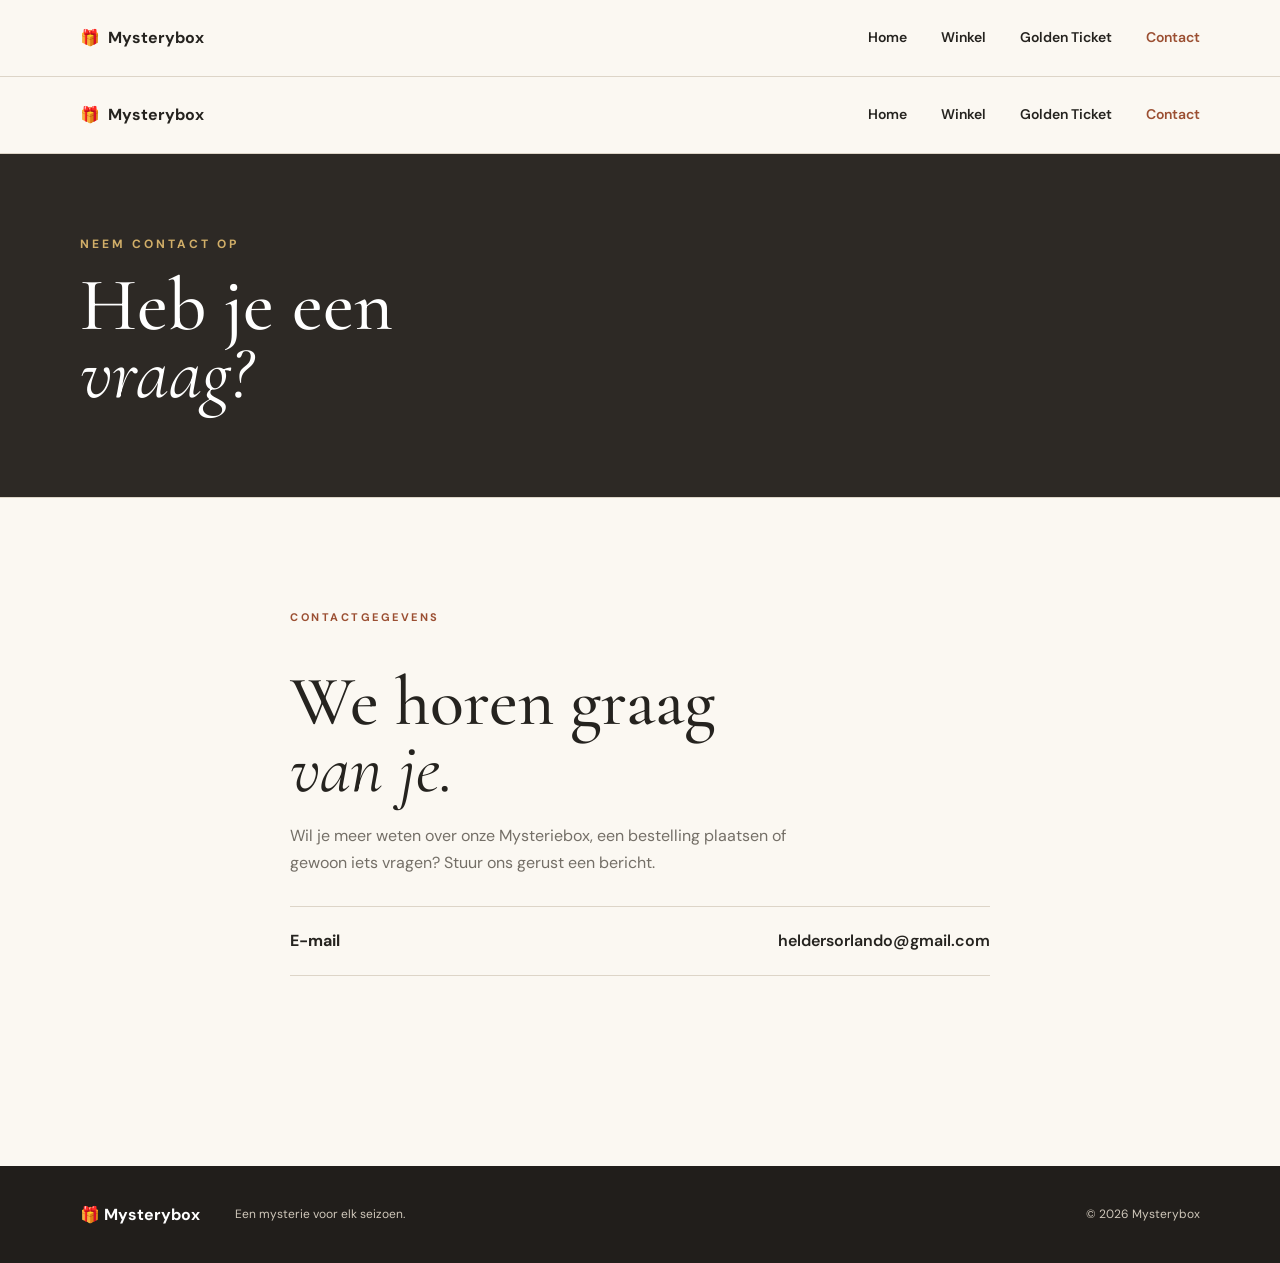
==== commit 2ea745d4: "Refactor contact.html structure and navigation" ====
--- a/contact.html
+++ b/contact.html
@@ -1,6 +1,28 @@
 <!DOCTYPE html>
 <html lang="nl"><head><meta charset="UTF-8"><meta name="viewport" content="width=device-width, initial-scale=1.0"><title>Contact | Mysterybox</title><meta name="description" content="Neem contact op met Mysterybox."><link rel="stylesheet" href="style.css"></head>
 <body>
-<header class="site-header"><nav class="nav container"><a class="logo" href="index.html"><span>🎁</span> Mysterybox</a><button class="menu-toggle" aria-label="Menu openen">☰</button><div class="nav-links"><a href="index.html">Home</a><a href="golden-ticket.html">Golden Ticket</a><a href="winkel.html">Winkel</a><a class="active" href="contact.html">Contact</a></div></nav></header>
-<main><section class="page-hero contact-hero"><div class="container"><p class="eyebrow">NEEM CONTACT OP</p><h1>Heb je een<br><em>vraag?</em></h1></div></section>
+<header class="site-header">
+    <nav class="nav container">
+        <a class="logo" href="index.html"><span>🎁</span> Mysterybox</a>
+        <button class="menu-toggle" aria-label="Menu openen">☰</button>
+        <div class="nav-links">
+            <a href="index.html">Home</a>
+            <a href="winkel.html">Winkel</a>
+            <a href="golden-ticket.html">Golden Ticket</a>
+            <a class="active" href="contact.html">Contact</a>
+        </div>
+    </nav>
+</header><header class="site-header">
+    <nav class="nav container">
+        <a class="logo" href="index.html"><span>🎁</span> Mysterybox</a>
+        <button class="menu-toggle" aria-label="Menu openen">☰</button>
+        <div class="nav-links">
+            <a href="index.html">Home</a>
+            <a href="winkel.html">Winkel</a>
+            <a href="golden-ticket.html">Golden Ticket</a>
+            <a class="active" href="contact.html">Contact</a>
+        </div>
+    </nav>
+</header>
+  <main><section class="page-hero contact-hero"><div class="container"><p class="eyebrow">NEEM CONTACT OP</p><h1>Heb je een<br><em>vraag?</em></h1></div></section>
 <section class="contact section container"><div><div class="section-label">Contactgegevens</div><h2>We horen graag<br><em>van je.</em></h2><p>Wil je meer weten over onze Mysteriebox, een bestelling plaatsen of gewoon iets vragen? Stuur ons gerust een bericht.</p><div class="contact-detail"><strong>E-mail</strong><span>heldersorlando@gmail.com</span></div></div></div></section></main><footer><div class="container footer-inner"><div class="logo">🎁 Mysterybox</div><p>Een mysterie voor elk seizoen.</p><p>© 2026 Mysterybox</p></div></footer><script src="script.js"></script></body></html>
